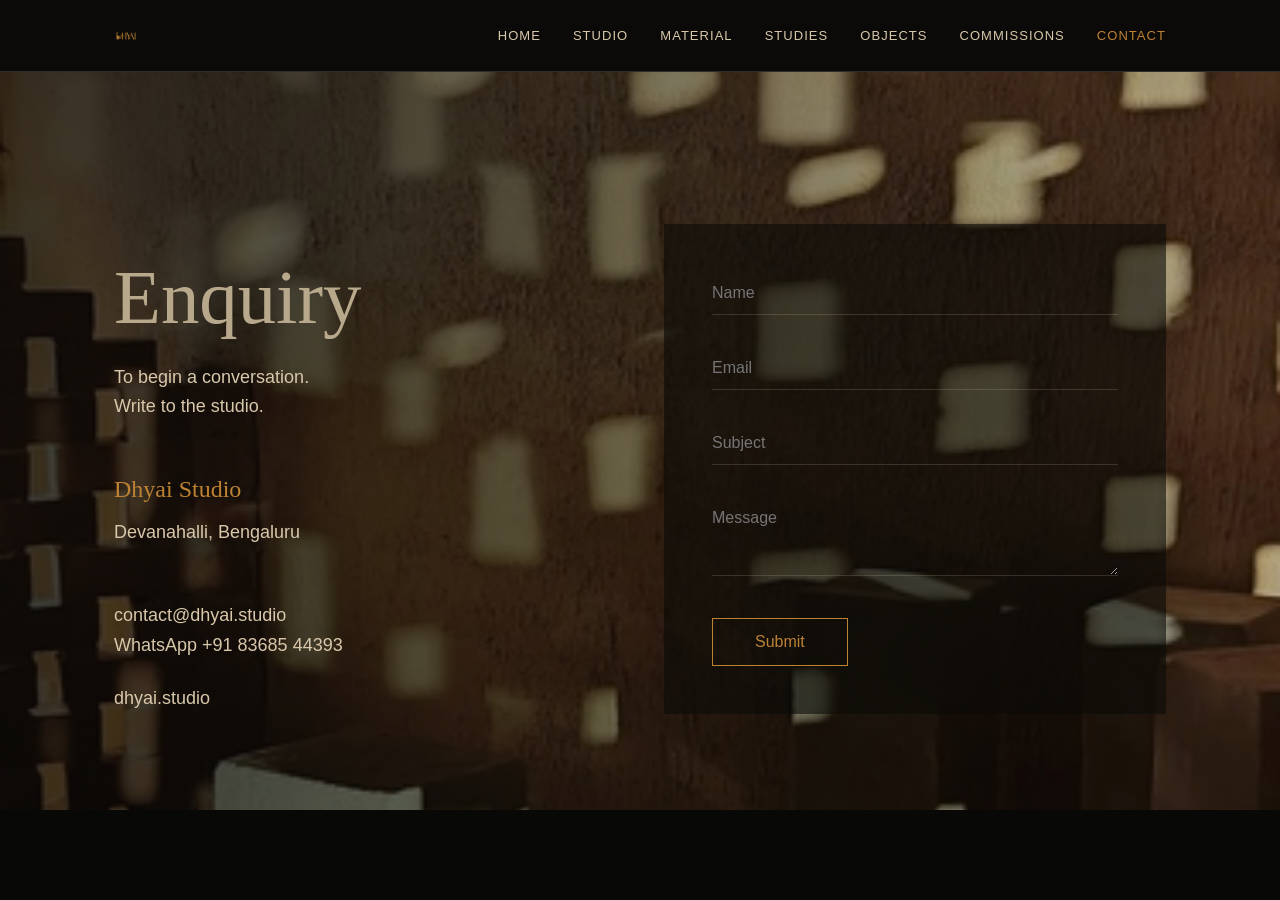
==== commissions.html @ 4aa5518d "Add files via upload" ====
<!DOCTYPE html>
<html lang="en">
<head>
    <meta charset="UTF-8">
    <meta name="viewport" content="width=device-width, initial-scale=1.0">
    <title>DHYAI | Contact</title>
    <link rel="stylesheet" href="style.css">
</head>
<body style="background-color: #080806;">
    <header>
        <div class="nav-inner">
            <a href="index.html" class="logo"><img src="dhyai_brand_logo_gold-black_01.png" alt="DHYAI"></a>
            <nav class="nav-links">
                <a href="index.html">Home</a>
                <a href="studio.html">Studio</a>
                <a href="material.html">Material</a>
                <a href="studies.html">Studies</a>
                <a href="objects.html">Objects</a>
                <a href="commissions.html">Commissions</a>
                <a href="enquiry.html" style="color: var(--accent-gold);">Contact</a>
            </nav>
        </div>
    </header>

    <section class="hero" style="background-image: url('dhyai_home_hero_jali-shadow-wide_01.jpg');">
        <div class="hero-overlay"></div>
        <div class="container grid-2" style="width: 100%; align-items: flex-end;">
            <div>
                <h1>Enquiry</h1>
                <p>To begin a conversation.<br>Write to the studio.</p>
                <div style="margin-top: 3rem;">
                    <p class="serif" style="font-size: 24px; color: var(--accent-gold); margin-bottom: 0.5rem;">Dhyai Studio</p>
                    <p>Devanahalli, Bengaluru</p>
                    <br>
                    <p>contact@dhyai.studio<br>WhatsApp +91 83685 44393</p>
                    <p style="margin-top: 1rem;">dhyai.studio</p>
                </div>
            </div>
            
            <div style="background-color: rgba(11,10,8,0.6); padding: 48px;">
                <form action="#" method="POST">
                    <input type="text" placeholder="Name" required>
                    <input type="email" placeholder="Email" required>
                    <input type="text" placeholder="Subject">
                    <textarea rows="3" placeholder="Message" required></textarea>
                    <button type="submit">Submit</button>
                </form>
            </div>
        </div>
    </section>
</body>
</html>
---- style.css ----
/* ==================================================
   GLOBAL ATMOSPHERE & TYPOGRAPHY
   ================================================== */
:root {
    --bg-dark: #080806;
    --bg-mid: #0B0A08;
    --text-ivory: #D8C7AA;
    --text-dim: #B9A98C;
    --accent-gold: #BE8233;
    --divider: rgba(216,199,170,0.18);
    
    --content-width: 1180px;
    --text-width: 680px;
    --nav-height: 72px;
}

* {
    margin: 0; padding: 0; box-sizing: border-box;
    -webkit-font-smoothing: antialiased;
    -moz-osx-font-smoothing: grayscale;
}

body {
    background-color: var(--bg-dark);
    color: var(--text-ivory);
    font-family: 'Inter', sans-serif;
    font-weight: 300;
    font-size: 16px;
    line-height: 1.65;
    overflow-x: hidden;
}

@media (min-width: 1024px) {
    body { font-size: 18px; }
}

h1, h2, h3, h4, .serif {
    font-family: 'Cormorant Garamond', serif;
    font-weight: 300;
    color: var(--text-dim);
}

h1 { font-size: clamp(48px, 6vw, 84px); line-height: 1.05; margin-bottom: 1.5rem; }
h2 { font-size: clamp(32px, 3.5vw, 48px); line-height: 1.2; margin-bottom: 1.5rem; }
h3 { font-size: clamp(22px, 2.5vw, 28px); margin-bottom: 1rem; color: var(--accent-gold); }

p { max-width: var(--text-width); margin-bottom: 1.5rem; }
p:last-child { margin-bottom: 0; }

a { color: inherit; text-decoration: none; transition: color 0.3s ease; }
a:hover { color: var(--accent-gold); }

/* ==================================================
   LAYOUT SYSTEM
   ================================================== */
.container {
    max-width: var(--content-width);
    margin: 0 auto;
    padding: 0 5vw;
}

.text-container {
    max-width: var(--text-width);
}

section {
    padding: 96px 0;
    position: relative;
}

@media (max-width: 768px) {
    section { padding: 56px 0; }
}

/* ==================================================
   NAVIGATION
   ================================================== */
header {
    position: fixed; top: 0; left: 0; width: 100%;
    height: var(--nav-height);
    background-color: var(--bg-mid);
    border-bottom: 1px solid var(--divider);
    z-index: 1000;
    display: flex; align-items: center;
}

.nav-inner {
    width: 100%; max-width: var(--content-width);
    margin: 0 auto; padding: 0 5vw;
    display: flex; justify-content: space-between; align-items: center;
}

.logo img { height: 24px; width: auto; display: block; }

.nav-links {
    display: flex; gap: 32px;
    font-size: 13px; letter-spacing: 0.08em; text-transform: uppercase;
}

@media (max-width: 768px) {
    .nav-links { display: none; } /* Simplified for mobile, typically a hamburger menu */
}

/* ==================================================
   HERO & IMAGES
   ================================================== */
.hero {
    height: 90vh;
    display: flex; align-items: flex-end;
    background-size: cover; background-position: center;
    position: relative;
    padding-bottom: 96px;
}

@media (max-width: 768px) {
    .hero { height: 80vh; padding-bottom: 56px; }
}

.hero-overlay {
    position: absolute; top: 0; left: 0; width: 100%; height: 100%;
    background: linear-gradient(to right, rgba(8,8,6,0.8) 0%, rgba(8,8,6,0.2) 100%);
}

.hero .container { position: relative; z-index: 2; }

/* 16:9 Image Blocks */
.img-16-9 {
    width: 100%;
    aspect-ratio: 16 / 9;
    object-fit: cover;
    display: block;
    margin-bottom: 2rem;
    opacity: 1;
}

.img-4-3 {
    width: 100%;
    aspect-ratio: 4 / 3;
    object-fit: cover;
    display: block;
    margin-bottom: 1.5rem;
}

/* ==================================================
   GRID & MODULES
   ================================================== */
.grid-2 { display: grid; grid-template-columns: 1fr; gap: 48px; }
.grid-3 { display: grid; grid-template-columns: 1fr; gap: 48px; }

@media (min-width: 768px) {
    .grid-2 { grid-template-columns: 1fr 1fr; }
    .grid-3 { grid-template-columns: 1fr 1fr 1fr; }
}

/* Preview Cards */
.preview-card { border-bottom: 1px solid var(--divider); padding-bottom: 2rem; }
.preview-card h3 { margin-bottom: 0.5rem; }

/* Quotes Section */
.quotes-bg {
    background-image: linear-gradient(rgba(11,10,8,0.85), rgba(11,10,8,0.85)), url('dhyai-jaali-shadow-folded-textile.jpg');
    background-size: cover; background-position: center;
    background-attachment: fixed;
    padding: 140px 0;
}

.quote-scatter {
    max-width: var(--content-width); margin: 0 auto; padding: 0 5vw;
    display: flex; flex-direction: column; gap: 80px;
}

.quote-item { max-width: 500px; font-size: 24px; font-style: italic; color: var(--text-dim); }
.quote-item:nth-child(even) { align-self: flex-end; text-align: right; }

/* Forms & Process */
.process-flow { text-align: center; max-width: 400px; margin: 0 auto; }
.process-flow .arrow { font-size: 24px; color: var(--accent-gold); margin: 1rem 0; }

input, textarea {
    width: 100%; max-width: 500px; background: transparent; border: none;
    border-bottom: 1px solid var(--divider); color: var(--text-ivory);
    font-family: 'Inter', sans-serif; font-size: 16px; padding: 12px 0;
    margin-bottom: 32px; font-weight: 300;
}
input:focus, textarea:focus { outline: none; border-bottom-color: var(--accent-gold); }
button {
    background: transparent; color: var(--accent-gold); border: 1px solid var(--accent-gold);
    padding: 14px 42px; font-size: 16px; cursor: pointer; transition: 0.3s;
}
button:hover { background: rgba(190, 130, 51, 0.1); }

footer {
    border-top: 1px solid var(--divider); padding: 48px 0; text-align: center;
    font-size: 14px; color: var(--text-dim);
}
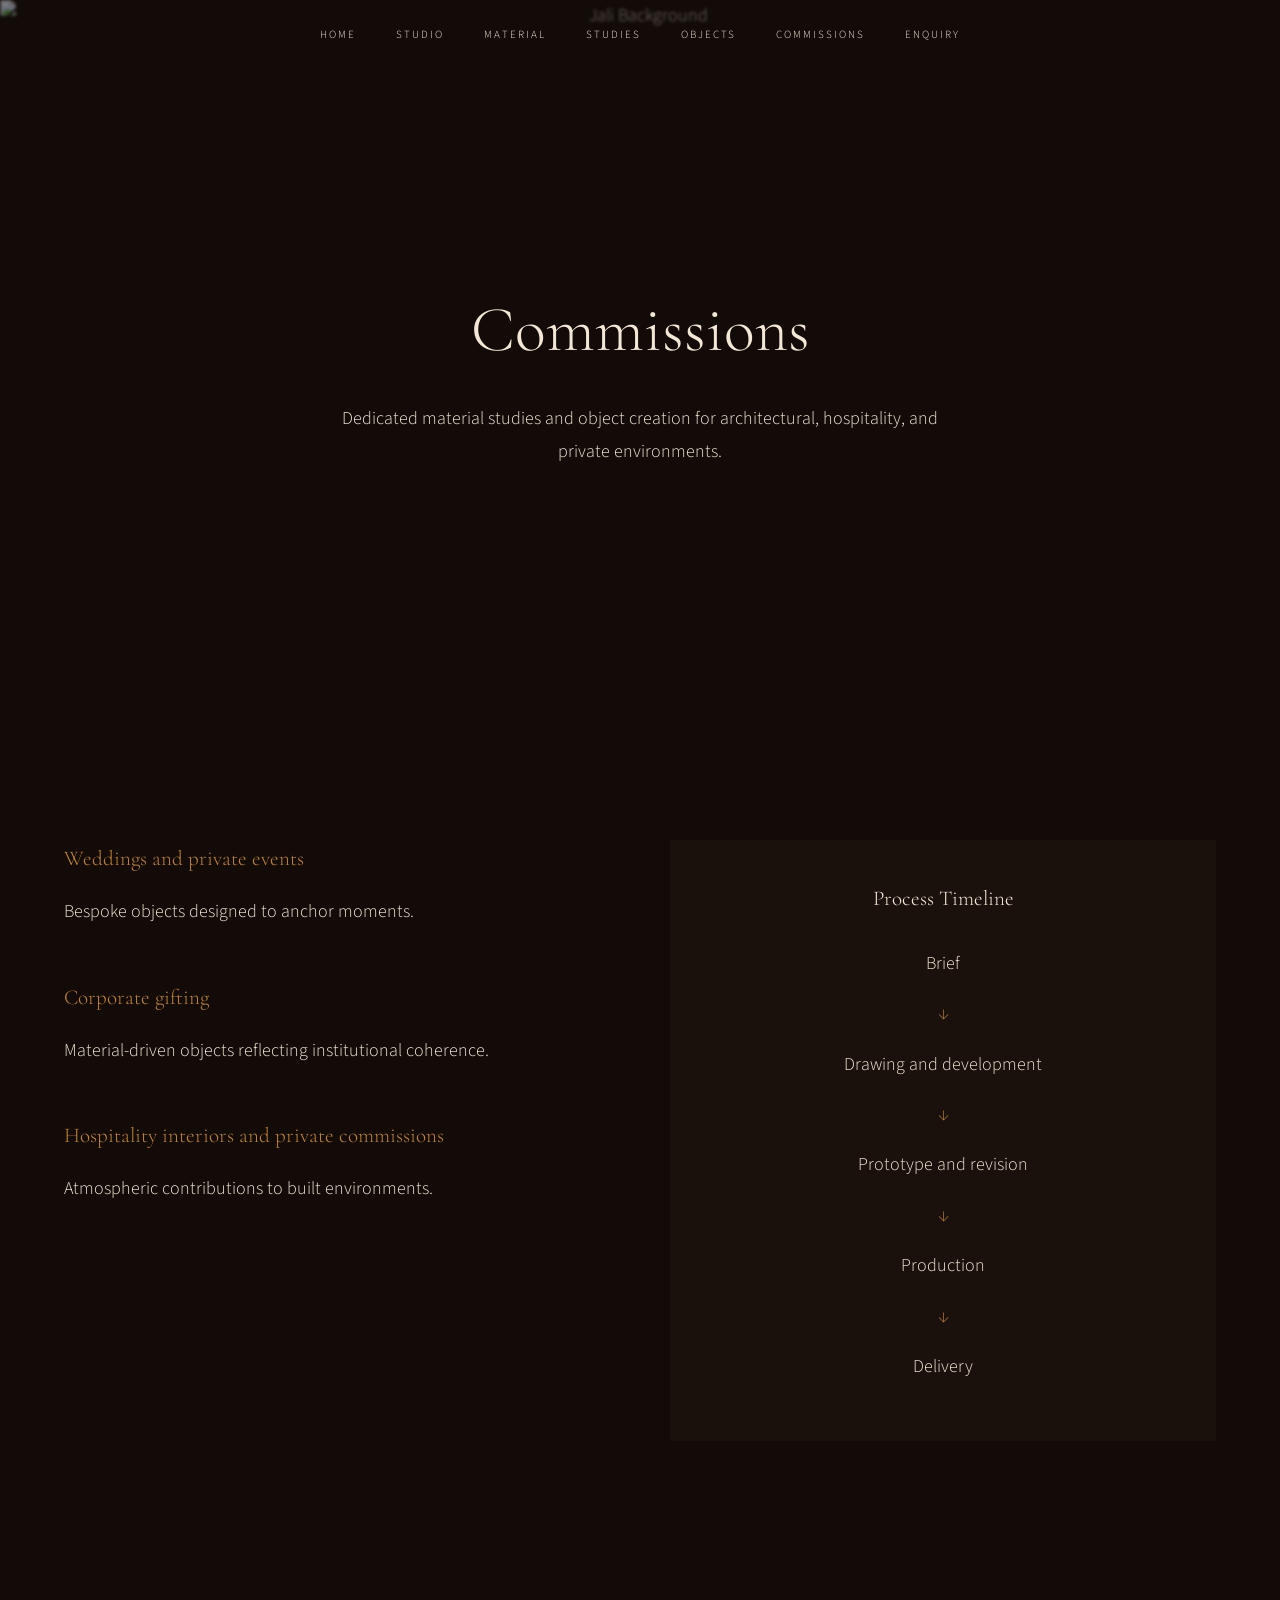
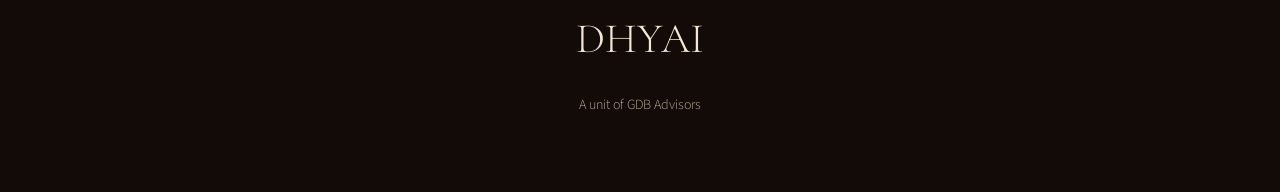
==== commit 74282390: "Update commissions.html" ====
--- a/commissions.html
+++ b/commissions.html
@@ -3,50 +3,50 @@
 <head>
     <meta charset="UTF-8">
     <meta name="viewport" content="width=device-width, initial-scale=1.0">
-    <title>DHYAI | Contact</title>
+    <title>Commissions | DHYAI</title>
     <link rel="stylesheet" href="style.css">
 </head>
-<body style="background-color: #080806;">
-    <header>
-        <div class="nav-inner">
-            <a href="index.html" class="logo"><img src="dhyai_brand_logo_gold-black_01.png" alt="DHYAI"></a>
-            <nav class="nav-links">
-                <a href="index.html">Home</a>
-                <a href="studio.html">Studio</a>
-                <a href="material.html">Material</a>
-                <a href="studies.html">Studies</a>
-                <a href="objects.html">Objects</a>
-                <a href="commissions.html">Commissions</a>
-                <a href="enquiry.html" style="color: var(--accent-gold);">Contact</a>
-            </nav>
+<body class="dark-theme">
+    <header><nav class="nav-links"><a href="index.html">Home</a><a href="studio.html">Studio</a><a href="material.html">Material</a><a href="studies.html">Studies</a><a href="objects.html">Objects</a><a href="commissions.html">Commissions</a><a href="enquiry.html">Enquiry</a></nav><div class="hamburger" onclick="toggleMenu()">☰</div></header>
+    <div class="mobile-menu"><a href="index.html">Home</a><a href="studio.html">Studio</a><a href="material.html">Material</a><a href="studies.html">Studies</a><a href="objects.html">Objects</a><a href="commissions.html">Commissions</a><a href="enquiry.html">Enquiry</a><div class="hamburger" style="top: 20px;" onclick="toggleMenu()">✕</div></div>
+
+    <section class="hero-full img-overlay" style="height: 60vh;">
+        <img src="assets/jali-dark.jpg" class="hero-bg bg-blur" alt="Jali Background">
+        <div class="container" style="z-index: 2;">
+            <h1>Commissions</h1>
+            <p style="max-width: 600px; margin: 0 auto;">Dedicated material studies and object creation for architectural, hospitality, and private environments.</p>
         </div>
-    </header>
+    </section>
 
-    <section class="hero" style="background-image: url('dhyai_home_hero_jali-shadow-wide_01.jpg');">
-        <div class="hero-overlay"></div>
-        <div class="container grid-2" style="width: 100%; align-items: flex-end;">
+    <section>
+        <div class="container grid-2">
             <div>
-                <h1>Enquiry</h1>
-                <p>To begin a conversation.<br>Write to the studio.</p>
-                <div style="margin-top: 3rem;">
-                    <p class="serif" style="font-size: 24px; color: var(--accent-gold); margin-bottom: 0.5rem;">Dhyai Studio</p>
-                    <p>Devanahalli, Bengaluru</p>
-                    <br>
-                    <p>contact@dhyai.studio<br>WhatsApp +91 83685 44393</p>
-                    <p style="margin-top: 1rem;">dhyai.studio</p>
-                </div>
+                <h3 class="accent">Weddings and private events</h3>
+                <p>Bespoke objects designed to anchor moments.</p>
+                <br>
+                <h3 class="accent">Corporate gifting</h3>
+                <p>Material-driven objects reflecting institutional coherence.</p>
+                <br>
+                <h3 class="accent">Hospitality interiors and private commissions</h3>
+                <p>Atmospheric contributions to built environments.</p>
             </div>
             
-            <div style="background-color: rgba(11,10,8,0.6); padding: 48px;">
-                <form action="#" method="POST">
-                    <input type="text" placeholder="Name" required>
-                    <input type="email" placeholder="Email" required>
-                    <input type="text" placeholder="Subject">
-                    <textarea rows="3" placeholder="Message" required></textarea>
-                    <button type="submit">Submit</button>
-                </form>
+            <div class="section-alt" style="padding: 40px; text-align: center;">
+                <h3 style="margin-bottom: 30px;">Process Timeline</h3>
+                <p>Brief</p>
+                <p class="accent">↓</p>
+                <p>Drawing and development</p>
+                <p class="accent">↓</p>
+                <p>Prototype and revision</p>
+                <p class="accent">↓</p>
+                <p>Production</p>
+                <p class="accent">↓</p>
+                <p>Delivery</p>
             </div>
         </div>
     </section>
+
+    <footer><div class="container"><h2>DHYAI</h2><p class="muted">A unit of GDB Advisors</p></div></footer>
+    <script src="script.js"></script>
 </body>
 </html>
--- a/style.css
+++ b/style.css
@@ -1,195 +1,245 @@
-/* ==================================================
-   GLOBAL ATMOSPHERE & TYPOGRAPHY
+@import url('https://fonts.googleapis.com/css2?family=Cormorant+Garamond:wght@300;400&family=Source+Sans+3:wght@300;400&display=swap');
+
+/* ==================================================
+   GLOBAL VARIABLES & THEMES
    ================================================== */
 :root {
-    --bg-dark: #080806;
-    --bg-mid: #0B0A08;
-    --text-ivory: #D8C7AA;
-    --text-dim: #B9A98C;
-    --accent-gold: #BE8233;
-    --divider: rgba(216,199,170,0.18);
+    --font-heading: 'Cormorant Garamond', serif;
+    --font-body: 'Source Sans 3', sans-serif;
     
-    --content-width: 1180px;
-    --text-width: 680px;
-    --nav-height: 72px;
-}
-
-* {
-    margin: 0; padding: 0; box-sizing: border-box;
+    --header-height: 70px;
+    --max-width: 1400px;
+}
+
+body {
+    margin: 0;
+    padding: 0;
+    font-family: var(--font-body);
+    font-size: 18px;
+    line-height: 1.8;
+    font-weight: 300;
     -webkit-font-smoothing: antialiased;
-    -moz-osx-font-smoothing: grayscale;
-}
-
-body {
-    background-color: var(--bg-dark);
-    color: var(--text-ivory);
-    font-family: 'Inter', sans-serif;
+}
+
+/* Dark Theme (Default) */
+body.dark-theme {
+    background-color: #120B08;
+    color: #F3E8D6;
+}
+body.dark-theme .muted { color: #B7A99A; }
+body.dark-theme .accent { color: #BE8233; }
+body.dark-theme .section-alt { background-color: #1A110D; }
+body.dark-theme .img-overlay::after { background: rgba(18,11,8,0.40); }
+
+/* Light Theme */
+body.light-theme {
+    background-color: #CBB89A;
+    color: #2A1E18;
+}
+body.light-theme .muted { color: #2A1E18; opacity: 0.8; }
+body.light-theme .accent { color: #8A6030; }
+body.light-theme .section-alt { background-color: #B7A184; }
+body.light-theme .img-overlay::after { background: rgba(18,11,8,0.18); }
+
+/* ==================================================
+   TYPOGRAPHY
+   ================================================== */
+h1, h2, h3, h4 {
+    font-family: var(--font-heading);
     font-weight: 300;
-    font-size: 16px;
-    line-height: 1.65;
-    overflow-x: hidden;
-}
-
-@media (min-width: 1024px) {
-    body { font-size: 18px; }
-}
-
-h1, h2, h3, h4, .serif {
-    font-family: 'Cormorant Garamond', serif;
-    font-weight: 300;
-    color: var(--text-dim);
-}
-
-h1 { font-size: clamp(48px, 6vw, 84px); line-height: 1.05; margin-bottom: 1.5rem; }
-h2 { font-size: clamp(32px, 3.5vw, 48px); line-height: 1.2; margin-bottom: 1.5rem; }
-h3 { font-size: clamp(22px, 2.5vw, 28px); margin-bottom: 1rem; color: var(--accent-gold); }
-
-p { max-width: var(--text-width); margin-bottom: 1.5rem; }
-p:last-child { margin-bottom: 0; }
-
-a { color: inherit; text-decoration: none; transition: color 0.3s ease; }
-a:hover { color: var(--accent-gold); }
-
-/* ==================================================
-   LAYOUT SYSTEM
+    margin: 0 0 1rem 0;
+}
+
+h1 { font-size: 64px; }
+h2 { font-size: 42px; }
+
+a {
+    color: inherit;
+    text-decoration: none;
+    transition: color 0.3s ease;
+}
+a:hover { color: var(--accent); }
+
+/* Typography Responsive */
+@media (max-width: 1024px) {
+    h1 { font-size: 42px; }
+    h2 { font-size: 32px; }
+}
+@media (max-width: 768px) {
+    body { font-size: 16px; }
+    h1 { font-size: 32px; }
+    h2 { font-size: 24px; }
+}
+
+/* ==================================================
+   LAYOUT & CONTAINERS
    ================================================== */
 .container {
-    max-width: var(--content-width);
+    max-width: var(--max-width);
     margin: 0 auto;
     padding: 0 5vw;
 }
 
-.text-container {
-    max-width: var(--text-width);
-}
-
 section {
-    padding: 96px 0;
+    padding: 100px 0;
+}
+
+.grid-2 { display: grid; grid-template-columns: 1fr 1fr; gap: 60px; }
+.grid-3 { display: grid; grid-template-columns: repeat(3, 1fr); gap: 40px; }
+
+@media (max-width: 768px) {
+    .grid-2, .grid-3 { grid-template-columns: 1fr; gap: 40px; }
+    section { padding: 60px 0; }
+}
+
+/* ==================================================
+   HEADER & NAVIGATION
+   ================================================== */
+header {
+    height: var(--header-height);
+    width: 100%;
+    position: fixed;
+    top: 0;
+    z-index: 100;
+    display: flex;
+    align-items: center;
+    justify-content: center;
+    transition: background-color 0.3s ease;
+}
+header.scrolled.dark-theme { background-color: #120B08; }
+header.scrolled.light-theme { background-color: #CBB89A; }
+
+.nav-links {
+    display: flex;
+    gap: 40px;
+}
+.nav-links a {
+    font-size: 11px;
+    letter-spacing: 2px;
+    text-transform: uppercase;
+}
+
+.hamburger {
+    display: none;
+    cursor: pointer;
+    font-size: 24px;
+    position: absolute;
+    right: 5vw;
+}
+
+.mobile-menu {
+    display: none;
+    position: fixed;
+    top: 0; left: 0; width: 100%; height: 100vh;
+    background: rgba(15,10,8,0.97);
+    z-index: 99;
+    flex-direction: column;
+    justify-content: center;
+    align-items: center;
+    gap: 30px;
+}
+.mobile-menu a {
+    font-size: 20px;
+    letter-spacing: 2px;
+    text-transform: uppercase;
+    color: #F3E8D6;
+}
+
+@media (max-width: 768px) {
+    .nav-links { display: none; }
+    .hamburger { display: block; }
+    .mobile-menu.active { display: flex; }
+}
+
+/* ==================================================
+   IMAGE TREATMENT
+   ================================================== */
+.img-overlay {
     position: relative;
-}
-
-@media (max-width: 768px) {
-    section { padding: 56px 0; }
-}
-
-/* ==================================================
-   NAVIGATION
-   ================================================== */
-header {
-    position: fixed; top: 0; left: 0; width: 100%;
-    height: var(--nav-height);
-    background-color: var(--bg-mid);
-    border-bottom: 1px solid var(--divider);
-    z-index: 1000;
-    display: flex; align-items: center;
-}
-
-.nav-inner {
-    width: 100%; max-width: var(--content-width);
-    margin: 0 auto; padding: 0 5vw;
-    display: flex; justify-content: space-between; align-items: center;
-}
-
-.logo img { height: 24px; width: auto; display: block; }
-
-.nav-links {
-    display: flex; gap: 32px;
-    font-size: 13px; letter-spacing: 0.08em; text-transform: uppercase;
-}
-
-@media (max-width: 768px) {
-    .nav-links { display: none; } /* Simplified for mobile, typically a hamburger menu */
-}
-
-/* ==================================================
-   HERO & IMAGES
-   ================================================== */
-.hero {
-    height: 90vh;
-    display: flex; align-items: flex-end;
-    background-size: cover; background-position: center;
+    display: block;
+    overflow: hidden;
+}
+.img-overlay::after {
+    content: '';
+    position: absolute;
+    top: 0; left: 0; width: 100%; height: 100%;
+    pointer-events: none;
+}
+img {
+    width: 100%;
+    height: auto;
+    display: block;
+    filter: brightness(0.8) saturate(0.9);
+}
+.bg-blur {
+    filter: blur(1.5px) brightness(0.8) saturate(0.9);
+}
+
+.hover-zoom img {
+    transition: transform 0.4s ease;
+}
+.hover-zoom:hover img {
+    transform: scale(1.05);
+}
+
+/* ==================================================
+   PAGE SPECIFIC COMPONENTS
+   ================================================== */
+.hero-full {
+    height: 100vh;
+    display: flex;
+    flex-direction: column;
+    justify-content: center;
+    align-items: center;
+    text-align: center;
     position: relative;
-    padding-bottom: 96px;
-}
-
-@media (max-width: 768px) {
-    .hero { height: 80vh; padding-bottom: 56px; }
-}
-
-.hero-overlay {
-    position: absolute; top: 0; left: 0; width: 100%; height: 100%;
-    background: linear-gradient(to right, rgba(8,8,6,0.8) 0%, rgba(8,8,6,0.2) 100%);
-}
-
-.hero .container { position: relative; z-index: 2; }
-
-/* 16:9 Image Blocks */
-.img-16-9 {
-    width: 100%;
-    aspect-ratio: 16 / 9;
+    overflow: hidden;
+}
+.hero-bg {
+    position: absolute;
+    top: 0; left: 0; width: 100%; height: 100%;
     object-fit: cover;
-    display: block;
-    margin-bottom: 2rem;
-    opacity: 1;
-}
-
-.img-4-3 {
-    width: 100%;
-    aspect-ratio: 4 / 3;
-    object-fit: cover;
-    display: block;
-    margin-bottom: 1.5rem;
-}
-
-/* ==================================================
-   GRID & MODULES
-   ================================================== */
-.grid-2 { display: grid; grid-template-columns: 1fr; gap: 48px; }
-.grid-3 { display: grid; grid-template-columns: 1fr; gap: 48px; }
-
-@media (min-width: 768px) {
-    .grid-2 { grid-template-columns: 1fr 1fr; }
-    .grid-3 { grid-template-columns: 1fr 1fr 1fr; }
-}
-
-/* Preview Cards */
-.preview-card { border-bottom: 1px solid var(--divider); padding-bottom: 2rem; }
-.preview-card h3 { margin-bottom: 0.5rem; }
-
-/* Quotes Section */
-.quotes-bg {
-    background-image: linear-gradient(rgba(11,10,8,0.85), rgba(11,10,8,0.85)), url('dhyai-jaali-shadow-folded-textile.jpg');
-    background-size: cover; background-position: center;
-    background-attachment: fixed;
-    padding: 140px 0;
-}
-
-.quote-scatter {
-    max-width: var(--content-width); margin: 0 auto; padding: 0 5vw;
-    display: flex; flex-direction: column; gap: 80px;
-}
-
-.quote-item { max-width: 500px; font-size: 24px; font-style: italic; color: var(--text-dim); }
-.quote-item:nth-child(even) { align-self: flex-end; text-align: right; }
-
-/* Forms & Process */
-.process-flow { text-align: center; max-width: 400px; margin: 0 auto; }
-.process-flow .arrow { font-size: 24px; color: var(--accent-gold); margin: 1rem 0; }
-
+    z-index: -1;
+}
+.text-block-center {
+    max-width: 700px;
+    margin: 0 auto;
+    text-align: center;
+}
+.quote-block {
+    text-align: center;
+    font-family: var(--font-heading);
+    font-size: 24px;
+    font-style: italic;
+    margin: 40px 0;
+}
+footer {
+    padding: 60px 0;
+    text-align: center;
+    font-size: 14px;
+}
+
+/* Forms */
+form { display: flex; flex-direction: column; gap: 20px; }
 input, textarea {
-    width: 100%; max-width: 500px; background: transparent; border: none;
-    border-bottom: 1px solid var(--divider); color: var(--text-ivory);
-    font-family: 'Inter', sans-serif; font-size: 16px; padding: 12px 0;
-    margin-bottom: 32px; font-weight: 300;
-}
-input:focus, textarea:focus { outline: none; border-bottom-color: var(--accent-gold); }
+    background: transparent;
+    border: none;
+    border-bottom: 1px solid currentColor;
+    color: inherit;
+    font-family: inherit;
+    font-size: 16px;
+    padding: 10px 0;
+    outline: none;
+}
 button {
-    background: transparent; color: var(--accent-gold); border: 1px solid var(--accent-gold);
-    padding: 14px 42px; font-size: 16px; cursor: pointer; transition: 0.3s;
-}
-button:hover { background: rgba(190, 130, 51, 0.1); }
-
-footer {
-    border-top: 1px solid var(--divider); padding: 48px 0; text-align: center;
-    font-size: 14px; color: var(--text-dim);
-}
+    background: transparent;
+    border: 1px solid currentColor;
+    color: inherit;
+    padding: 15px 30px;
+    font-family: inherit;
+    text-transform: uppercase;
+    letter-spacing: 2px;
+    cursor: pointer;
+    align-self: flex-start;
+    margin-top: 20px;
+}
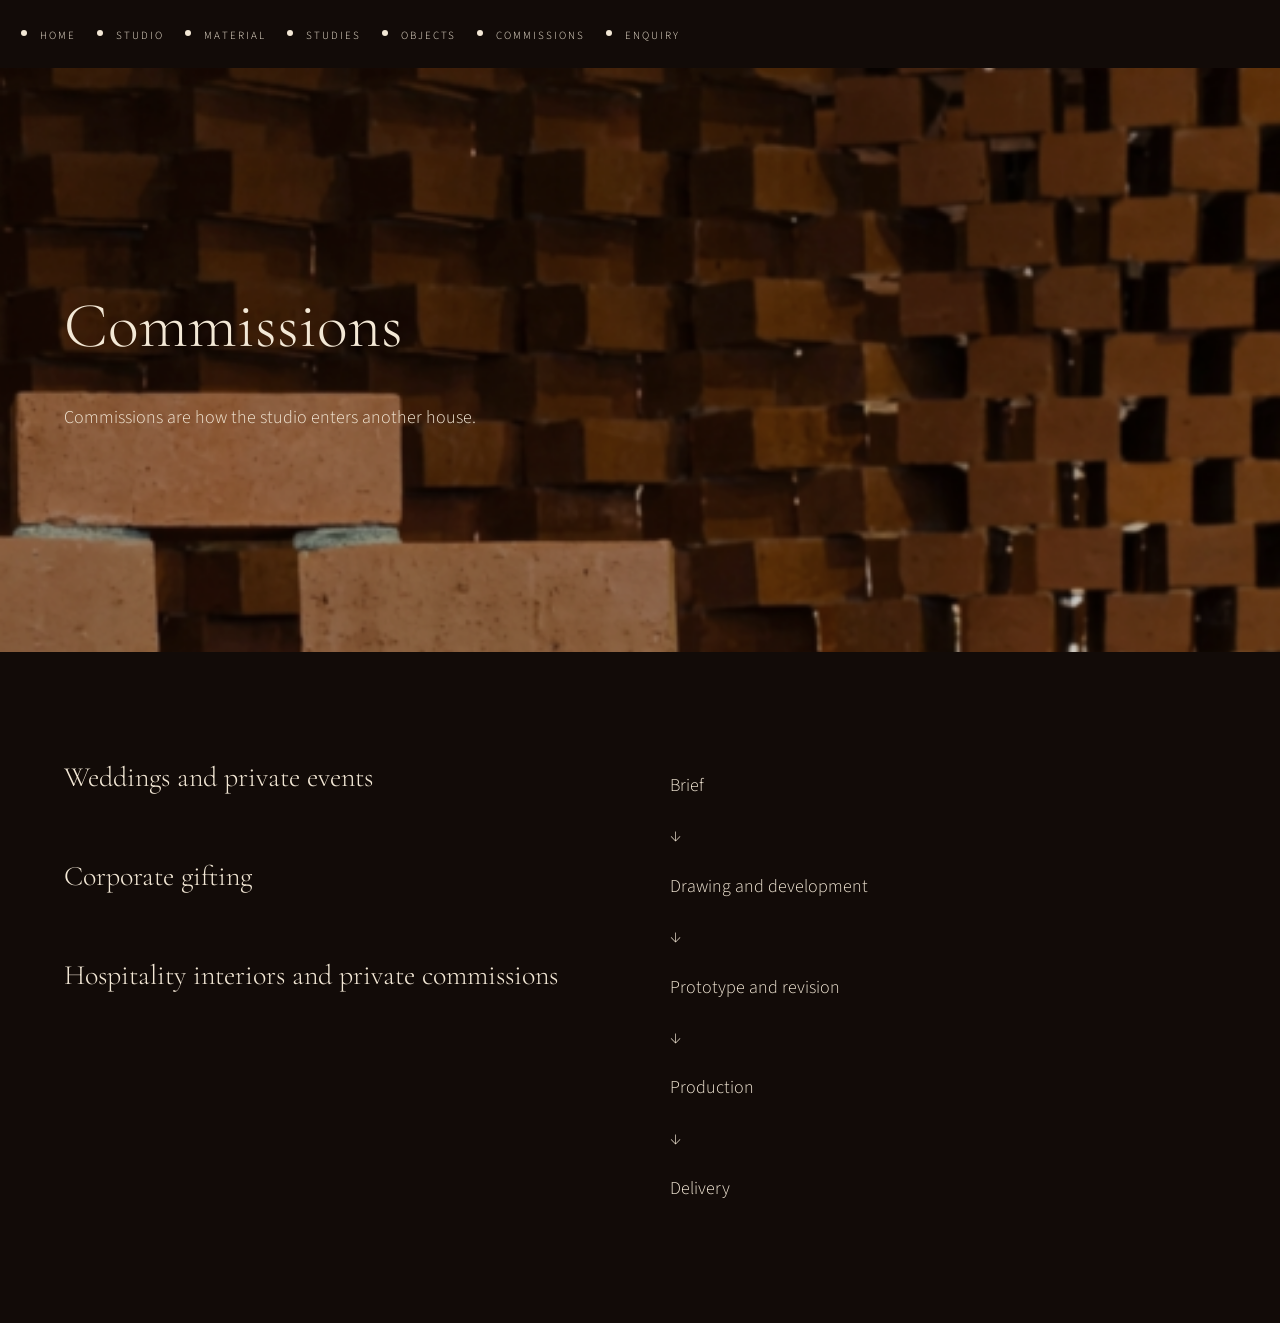
==== commit 7b104bf9: "Update titles and headings for consistency" ====
--- a/commissions.html
+++ b/commissions.html
@@ -3,50 +3,55 @@
 <head>
     <meta charset="UTF-8">
     <meta name="viewport" content="width=device-width, initial-scale=1.0">
-    <title>Commissions | DHYAI</title>
+    <title>COMMISSIONS | DHYAI</title>
     <link rel="stylesheet" href="style.css">
 </head>
 <body class="dark-theme">
-    <header><nav class="nav-links"><a href="index.html">Home</a><a href="studio.html">Studio</a><a href="material.html">Material</a><a href="studies.html">Studies</a><a href="objects.html">Objects</a><a href="commissions.html">Commissions</a><a href="enquiry.html">Enquiry</a></nav><div class="hamburger" onclick="toggleMenu()">☰</div></header>
-    <div class="mobile-menu"><a href="index.html">Home</a><a href="studio.html">Studio</a><a href="material.html">Material</a><a href="studies.html">Studies</a><a href="objects.html">Objects</a><a href="commissions.html">Commissions</a><a href="enquiry.html">Enquiry</a><div class="hamburger" style="top: 20px;" onclick="toggleMenu()">✕</div></div>
 
-    <section class="hero-full img-overlay" style="height: 60vh;">
-        <img src="assets/jali-dark.jpg" class="hero-bg bg-blur" alt="Jali Background">
-        <div class="container" style="z-index: 2;">
+    <nav>
+        <ul class="nav-links">
+            <li><a href="index.html">HOME</a></li>
+            <li><a href="studio.html">STUDIO</a></li>
+            <li><a href="material.html">MATERIAL</a></li>
+            <li><a href="studies.html">STUDIES</a></li>
+            <li><a href="objects.html">OBJECTS</a></li>
+            <li><a href="commissions.html">COMMISSIONS</a></li>
+            <li><a href="enquiry.html">ENQUIRY</a></li>
+        </ul>
+    </nav>
+
+    <section style="position: relative; padding: 200px 0;">
+        <img src="dhyai-jaali-brick-depth.png" alt="Jali Wall" style="position: absolute; top:0; left:0; width:100%; height:100%; object-fit: cover; z-index: -2;">
+        <div class="bg-overlay" style="z-index: -1;"></div>
+        <div class="container content-width" style="z-index: 1;">
             <h1>Commissions</h1>
-            <p style="max-width: 600px; margin: 0 auto;">Dedicated material studies and object creation for architectural, hospitality, and private environments.</p>
+            <p>Commissions are how the studio enters another house.</p>
         </div>
     </section>
 
     <section>
-        <div class="container grid-2">
+        <div class="container content-width grid-2">
             <div>
-                <h3 class="accent">Weddings and private events</h3>
-                <p>Bespoke objects designed to anchor moments.</p>
+                <h2 style="font-size: 28px;">Weddings and private events</h2>
                 <br>
-                <h3 class="accent">Corporate gifting</h3>
-                <p>Material-driven objects reflecting institutional coherence.</p>
+                <h2 style="font-size: 28px;">Corporate gifting</h2>
                 <br>
-                <h3 class="accent">Hospitality interiors and private commissions</h3>
-                <p>Atmospheric contributions to built environments.</p>
+                <h2 style="font-size: 28px;">Hospitality interiors and private commissions</h2>
             </div>
-            
-            <div class="section-alt" style="padding: 40px; text-align: center;">
-                <h3 style="margin-bottom: 30px;">Process Timeline</h3>
+            <div>
                 <p>Brief</p>
-                <p class="accent">↓</p>
+                <p class="gold-accent">↓</p>
                 <p>Drawing and development</p>
-                <p class="accent">↓</p>
+                <p class="gold-accent">↓</p>
                 <p>Prototype and revision</p>
-                <p class="accent">↓</p>
+                <p class="gold-accent">↓</p>
                 <p>Production</p>
-                <p class="accent">↓</p>
+                <p class="gold-accent">↓</p>
                 <p>Delivery</p>
             </div>
         </div>
     </section>
 
-    <footer><div class="container"><h2>DHYAI</h2><p class="muted">A unit of GDB Advisors</p></div></footer>
-    <script src="script.js"></script>
 </body>
-</html>
+</h
+    tml>
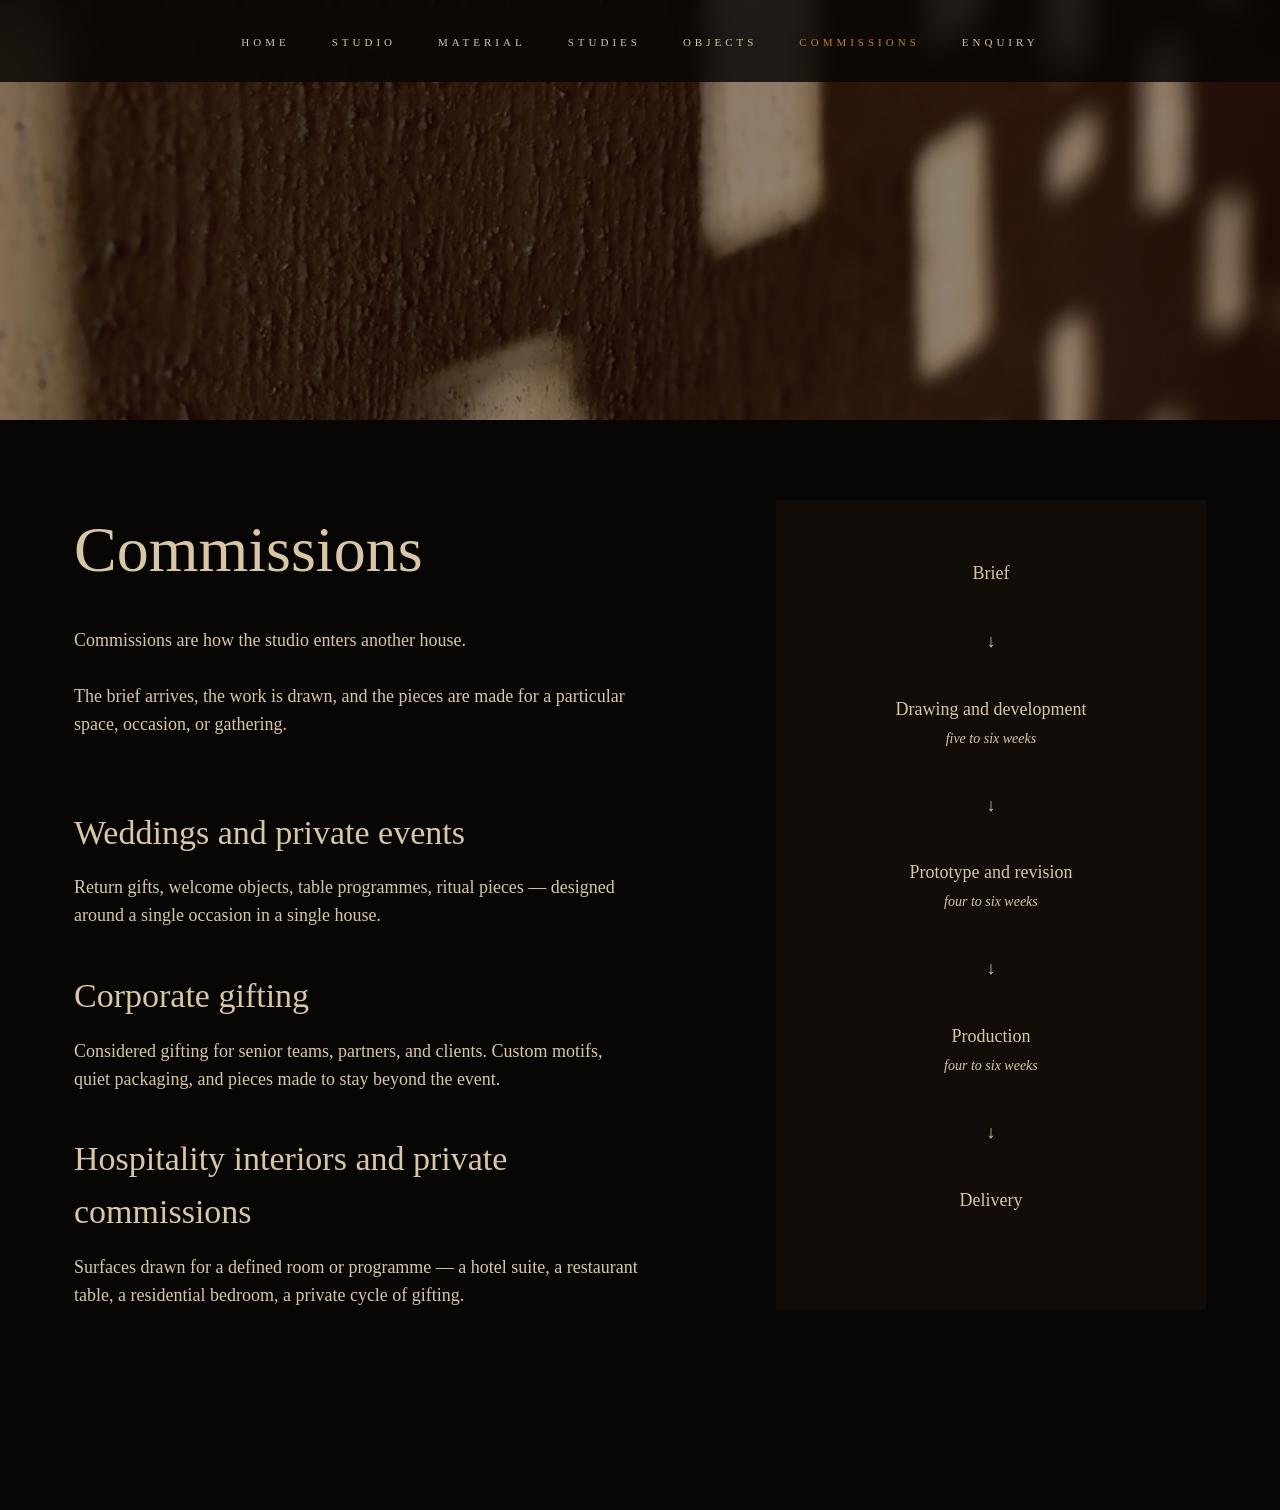
==== commit 826a6260: "Update commissions.html" ====
--- a/commissions.html
+++ b/commissions.html
@@ -3,55 +3,55 @@
 <head>
     <meta charset="UTF-8">
     <meta name="viewport" content="width=device-width, initial-scale=1.0">
-    <title>COMMISSIONS | DHYAI</title>
+    <title>DHYAI | Commissions</title>
     <link rel="stylesheet" href="style.css">
 </head>
-<body class="dark-theme">
+<body>
+    <header>
+        <nav>
+            <ul>
+                <li><a href="index.html">HOME</a></li>
+                <li><a href="studio.html">STUDIO</a></li>
+                <li><a href="material.html">MATERIAL</a></li>
+                <li><a href="studies.html">STUDIES</a></li>
+                <li><a href="objects.html">OBJECTS</a></li>
+                <li><a href="commissions.html" class="active">COMMISSIONS</a></li>
+                <li><a href="enquiry.html">ENQUIRY</a></li>
+            </ul>
+        </nav>
+    </header>
 
-    <nav>
-        <ul class="nav-links">
-            <li><a href="index.html">HOME</a></li>
-            <li><a href="studio.html">STUDIO</a></li>
-            <li><a href="material.html">MATERIAL</a></li>
-            <li><a href="studies.html">STUDIES</a></li>
-            <li><a href="objects.html">OBJECTS</a></li>
-            <li><a href="commissions.html">COMMISSIONS</a></li>
-            <li><a href="enquiry.html">ENQUIRY</a></li>
-        </ul>
-    </nav>
+    <div style="height: 420px; background: linear-gradient(rgba(0,0,0,0.45), rgba(0,0,0,0.45)), url('dhyai_home_transition_jali-shadow-vertical_01.jpg') center/cover no-repeat;"></div>
 
-    <section style="position: relative; padding: 200px 0;">
-        <img src="dhyai-jaali-brick-depth.png" alt="Jali Wall" style="position: absolute; top:0; left:0; width:100%; height:100%; object-fit: cover; z-index: -2;">
-        <div class="bg-overlay" style="z-index: -1;"></div>
-        <div class="container content-width" style="z-index: 1;">
-            <h1>Commissions</h1>
-            <p>Commissions are how the studio enters another house.</p>
-        </div>
-    </section>
-
-    <section>
-        <div class="container content-width grid-2">
-            <div>
-                <h2 style="font-size: 28px;">Weddings and private events</h2>
-                <br>
-                <h2 style="font-size: 28px;">Corporate gifting</h2>
-                <br>
-                <h2 style="font-size: 28px;">Hospitality interiors and private commissions</h2>
+    <main class="container" style="padding-top: 80px; padding-bottom: 100px;">
+        <div class="split-layout">
+            <div class="split-text" style="width: 50%;">
+                <h1>Commissions</h1><br>
+                <p>Commissions are how the studio enters another house.</p><br>
+                <p>The brief arrives, the work is drawn, and the pieces are made for a particular space, occasion, or gathering.</p><br>
+                
+                <h2 style="margin: 40px 0 15px;">Weddings and private events</h2>
+                <p>Return gifts, welcome objects, table programmes, ritual pieces — designed around a single occasion in a single house.</p>
+                
+                <h2 style="margin: 40px 0 15px;">Corporate gifting</h2>
+                <p>Considered gifting for senior teams, partners, and clients. Custom motifs, quiet packaging, and pieces made to stay beyond the event.</p>
+                
+                <h2 style="margin: 40px 0 15px;">Hospitality interiors and private commissions</h2>
+                <p>Surfaces drawn for a defined room or programme — a hotel suite, a restaurant table, a residential bedroom, a private cycle of gifting.</p>
             </div>
-            <div>
+            <div class="split-image" style="width: 38%; background: var(--bg-dark-panel); padding: 60px 40px; text-align: center;">
                 <p>Brief</p>
-                <p class="gold-accent">↓</p>
-                <p>Drawing and development</p>
-                <p class="gold-accent">↓</p>
-                <p>Prototype and revision</p>
-                <p class="gold-accent">↓</p>
-                <p>Production</p>
-                <p class="gold-accent">↓</p>
+                <p style="margin: 20px 0;">&darr;</p>
+                <p>Drawing and development<br><span style="font-size: 14px; font-style: italic;">five to six weeks</span></p>
+                <p style="margin: 20px 0;">&darr;</p>
+                <p>Prototype and revision<br><span style="font-size: 14px; font-style: italic;">four to six weeks</span></p>
+                <p style="margin: 20px 0;">&darr;</p>
+                <p>Production<br><span style="font-size: 14px; font-style: italic;">four to six weeks</span></p>
+                <p style="margin: 20px 0;">&darr;</p>
                 <p>Delivery</p>
             </div>
         </div>
-    </section>
-
+    </main>
 </body>
-</h
-    tml>
+</html
+    >
--- a/style.css
+++ b/style.css
@@ -1,245 +1,128 @@
-@import url('https://fonts.googleapis.com/css2?family=Cormorant+Garamond:wght@300;400&family=Source+Sans+3:wght@300;400&display=swap');
-
-/* ==================================================
-   GLOBAL VARIABLES & THEMES
-   ================================================== */
 :root {
-    --font-heading: 'Cormorant Garamond', serif;
-    --font-body: 'Source Sans 3', sans-serif;
-    
-    --header-height: 70px;
-    --max-width: 1400px;
+  --bg-dark: #080604;
+  --bg-dark-panel: #120D08;
+  --bg-warm-brown: #24170F;
+  --bg-light-textile: #C8B894;
+  --bg-light-alt: #D8C9A8;
+  --text-dark-page: #D8C7A6;
+  --text-light-page: #1A120B;
+  --accent-gold: #BE8233;
+  --muted-white: #E8DDC8;
+  --font-stack: "Cormorant Garamond", Georgia, serif;
 }
 
+* { margin: 0; padding: 0; box-sizing: border-box; }
+
 body {
-    margin: 0;
-    padding: 0;
-    font-family: var(--font-body);
-    font-size: 18px;
-    line-height: 1.8;
-    font-weight: 300;
-    -webkit-font-smoothing: antialiased;
+  font-family: var(--font-stack);
+  font-size: 18px;
+  line-height: 1.55;
+  background-color: var(--bg-dark);
+  color: var(--text-dark-page);
 }
 
-/* Dark Theme (Default) */
-body.dark-theme {
-    background-color: #120B08;
-    color: #F3E8D6;
-}
-body.dark-theme .muted { color: #B7A99A; }
-body.dark-theme .accent { color: #BE8233; }
-body.dark-theme .section-alt { background-color: #1A110D; }
-body.dark-theme .img-overlay::after { background: rgba(18,11,8,0.40); }
-
-/* Light Theme */
 body.light-theme {
-    background-color: #CBB89A;
-    color: #2A1E18;
-}
-body.light-theme .muted { color: #2A1E18; opacity: 0.8; }
-body.light-theme .accent { color: #8A6030; }
-body.light-theme .section-alt { background-color: #B7A184; }
-body.light-theme .img-overlay::after { background: rgba(18,11,8,0.18); }
-
-/* ==================================================
-   TYPOGRAPHY
-   ================================================== */
-h1, h2, h3, h4 {
-    font-family: var(--font-heading);
-    font-weight: 300;
-    margin: 0 0 1rem 0;
+  background-color: var(--bg-light-alt);
+  color: var(--text-light-page);
 }
 
-h1 { font-size: 64px; }
-h2 { font-size: 42px; }
+h1 { font-size: 64px; font-weight: 400; }
+h2 { font-size: 34px; font-weight: 400; }
+a { text-decoration: none; color: inherit; transition: color 0.3s; }
 
-a {
-    color: inherit;
-    text-decoration: none;
-    transition: color 0.3s ease;
-}
-a:hover { color: var(--accent); }
-
-/* Typography Responsive */
-@media (max-width: 1024px) {
-    h1 { font-size: 42px; }
-    h2 { font-size: 32px; }
-}
-@media (max-width: 768px) {
-    body { font-size: 16px; }
-    h1 { font-size: 32px; }
-    h2 { font-size: 24px; }
+/* Header */
+header {
+  position: fixed;
+  top: 0; left: 0; width: 100%;
+  height: 82px;
+  background: rgba(8, 6, 4, 0.82);
+  backdrop-filter: blur(10px);
+  -webkit-backdrop-filter: blur(10px);
+  display: flex; align-items: center; justify-content: center;
+  z-index: 1000;
 }
 
-/* ==================================================
-   LAYOUT & CONTAINERS
-   ================================================== */
-.container {
-    max-width: var(--max-width);
-    margin: 0 auto;
-    padding: 0 5vw;
+nav ul { display: flex; gap: 42px; list-style: none; }
+nav a { font-size: 11px; text-transform: uppercase; letter-spacing: 4px; }
+nav a:hover, nav a.active { color: var(--accent-gold); }
+
+/* Layout Containers */
+.container { max-width: 1180px; margin: 0 auto; padding: 0 24px; }
+.pt-header { padding-top: 150px; }
+.back-link { font-size: 11px; letter-spacing: 2px; text-transform: uppercase; margin-bottom: 40px; display: block; }
+
+/* Split Layouts */
+.split-layout { display: flex; justify-content: space-between; margin-bottom: 100px; }
+.split-text { width: 48%; }
+.split-text.narrow { width: 34%; }
+.split-text.study-text { width: 30%; }
+.split-image { width: 42%; display: flex; flex-direction: column; gap: 20px; }
+.split-image.wide { width: 58%; }
+.split-image.grid { width: 62%; display: grid; grid-template-columns: 1fr 1fr; gap: 20px; }
+
+.img-cover { width: 100%; object-fit: cover; }
+.img-contain { width: 100%; object-fit: contain; }
+
+/* Home Sections */
+.hero {
+  height: 100vh;
+  background: linear-gradient(to bottom, rgba(0,0,0,0.38) 0%, rgba(8,6,4,1) 100%), url('dhyai_home_hero_jali-shadow-wide_01.jpg') center/cover no-repeat;
+  display: flex; flex-direction: column; align-items: center; justify-content: center; text-align: center;
 }
+.hero img.logo { width: 220px; margin-bottom: 20px; }
 
-section {
-    padding: 100px 0;
+.intro-section { padding: 120px 0 120px 12vw; max-width: 620px; }
+
+.principles-section { background-color: var(--bg-dark-panel); padding: 100px 24px; }
+.principles-grid { display: grid; grid-template-columns: repeat(3, 1fr); gap: 40px; max-width: 1180px; margin: 0 auto; }
+
+.quotes-section {
+  height: 720px;
+  background: linear-gradient(rgba(0,0,0,0.55), rgba(0,0,0,0.55)), url('dhyai_home_transition_jali-shadow-vertical_01.jpg') center/cover no-repeat;
+  position: relative;
 }
+.quote { position: absolute; font-style: italic; font-size: 24px; max-width: 400px; }
+.q1 { top: 20%; left: 15%; } .q2 { top: 45%; right: 15%; } .q3 { bottom: 20%; left: 25%; } .q4 { bottom: 10%; right: 20%; }
 
-.grid-2 { display: grid; grid-template-columns: 1fr 1fr; gap: 60px; }
-.grid-3 { display: grid; grid-template-columns: repeat(3, 1fr); gap: 40px; }
+.preview-section { display: flex; background: linear-gradient(to right, #9A805D 50%, var(--bg-dark) 50%); padding: 100px 0; }
+.preview-container { width: 86vw; margin: 0 auto; }
+.cards-row { display: flex; gap: 26px; margin-top: 40px; overflow-x: auto; }
+.preview-card { width: 180px; flex-shrink: 0; }
+.preview-card img { width: 100%; height: 280px; object-fit: cover; margin-bottom: 15px; }
 
-@media (max-width: 768px) {
-    .grid-2, .grid-3 { grid-template-columns: 1fr; gap: 40px; }
-    section { padding: 60px 0; }
-}
+/* Objects & Studies Grids */
+.objects-grid { display: grid; grid-template-columns: 1fr 1fr; gap: 4%; margin-top: 40px; }
+.objects-card { background: var(--bg-dark-panel); padding: 20px; text-align: center; }
+.objects-card img { width: 100%; height: 420px; object-fit: contain; }
 
-/* ==================================================
-   HEADER & NAVIGATION
-   ================================================== */
-header {
-    height: var(--header-height);
-    width: 100%;
-    position: fixed;
-    top: 0;
-    z-index: 100;
-    display: flex;
-    align-items: center;
-    justify-content: center;
-    transition: background-color 0.3s ease;
-}
-header.scrolled.dark-theme { background-color: #120B08; }
-header.scrolled.light-theme { background-color: #CBB89A; }
-
-.nav-links {
-    display: flex;
-    gap: 40px;
-}
-.nav-links a {
-    font-size: 11px;
-    letter-spacing: 2px;
-    text-transform: uppercase;
-}
-
-.hamburger {
-    display: none;
-    cursor: pointer;
-    font-size: 24px;
-    position: absolute;
-    right: 5vw;
-}
-
-.mobile-menu {
-    display: none;
-    position: fixed;
-    top: 0; left: 0; width: 100%; height: 100vh;
-    background: rgba(15,10,8,0.97);
-    z-index: 99;
-    flex-direction: column;
-    justify-content: center;
-    align-items: center;
-    gap: 30px;
-}
-.mobile-menu a {
-    font-size: 20px;
-    letter-spacing: 2px;
-    text-transform: uppercase;
-    color: #F3E8D6;
-}
-
-@media (max-width: 768px) {
-    .nav-links { display: none; }
-    .hamburger { display: block; }
-    .mobile-menu.active { display: flex; }
-}
-
-/* ==================================================
-   IMAGE TREATMENT
-   ================================================== */
-.img-overlay {
-    position: relative;
-    display: block;
-    overflow: hidden;
-}
-.img-overlay::after {
-    content: '';
-    position: absolute;
-    top: 0; left: 0; width: 100%; height: 100%;
-    pointer-events: none;
-}
-img {
-    width: 100%;
-    height: auto;
-    display: block;
-    filter: brightness(0.8) saturate(0.9);
-}
-.bg-blur {
-    filter: blur(1.5px) brightness(0.8) saturate(0.9);
-}
-
-.hover-zoom img {
-    transition: transform 0.4s ease;
-}
-.hover-zoom:hover img {
-    transform: scale(1.05);
-}
-
-/* ==================================================
-   PAGE SPECIFIC COMPONENTS
-   ================================================== */
-.hero-full {
-    height: 100vh;
-    display: flex;
-    flex-direction: column;
-    justify-content: center;
-    align-items: center;
-    text-align: center;
-    position: relative;
-    overflow: hidden;
-}
-.hero-bg {
-    position: absolute;
-    top: 0; left: 0; width: 100%; height: 100%;
-    object-fit: cover;
-    z-index: -1;
-}
-.text-block-center {
-    max-width: 700px;
-    margin: 0 auto;
-    text-align: center;
-}
-.quote-block {
-    text-align: center;
-    font-family: var(--font-heading);
-    font-size: 24px;
-    font-style: italic;
-    margin: 40px 0;
-}
-footer {
-    padding: 60px 0;
-    text-align: center;
-    font-size: 14px;
-}
+.studies-grid { display: grid; grid-template-columns: repeat(3, 1fr); gap: 4%; margin-top: 60px; }
+.studies-card img { width: 100%; height: 420px; object-fit: cover; margin-bottom: 20px; }
 
 /* Forms */
-form { display: flex; flex-direction: column; gap: 20px; }
-input, textarea {
-    background: transparent;
-    border: none;
-    border-bottom: 1px solid currentColor;
-    color: inherit;
-    font-family: inherit;
-    font-size: 16px;
-    padding: 10px 0;
-    outline: none;
+.enquiry-form { width: 460px; }
+.enquiry-form input, .enquiry-form textarea { width: 100%; background: transparent; border: none; border-bottom: 1px solid var(--text-light-page); padding: 10px 0; margin-bottom: 20px; font-family: inherit; color: inherit; }
+.enquiry-form button { width: 130px; height: 42px; background: transparent; border: 1px solid var(--text-light-page); cursor: pointer; font-family: inherit; }
+
+/* Responsive */
+@media (max-width: 767px) {
+  body { font-size: 13px; padding: 24px; padding-top: 0; }
+  h1 { font-size: 34px; }
+  header { height: 54px; }
+  nav ul { gap: 14px; }
+  nav a { font-size: 8px; letter-spacing: 2.5px; }
+  .pt-header { padding-top: 90px; }
+  .hero img.logo { width: 120px; }
+  .intro-section { padding: 60px 0; }
+  .principles-grid { grid-template-columns: 1fr; gap: 30px; }
+  .quotes-section { height: 850px; }
+  .quote { position: static; margin: 40px auto; text-align: center; }
+  .preview-section { background: var(--bg-dark); }
+  .preview-card { width: 135px; }
+  .preview-card img { height: 230px; }
+  .split-layout { flex-direction: column; gap: 40px; }
+  .split-text, .split-image.wide, .split-text.narrow, .split-text.study-text, .split-image.grid { width: 100%; }
+  .objects-grid, .studies-grid { grid-template-columns: 1fr; }
+  .objects-card img { height: 260px; }
+  .enquiry-form {
+    width: 100%; }
 }
-button {
-    background: transparent;
-    border: 1px solid currentColor;
-    color: inherit;
-    padding: 15px 30px;
-    font-family: inherit;
-    text-transform: uppercase;
-    letter-spacing: 2px;
-    cursor: pointer;
-    align-self: flex-start;
-    margin-top: 20px;
-}
